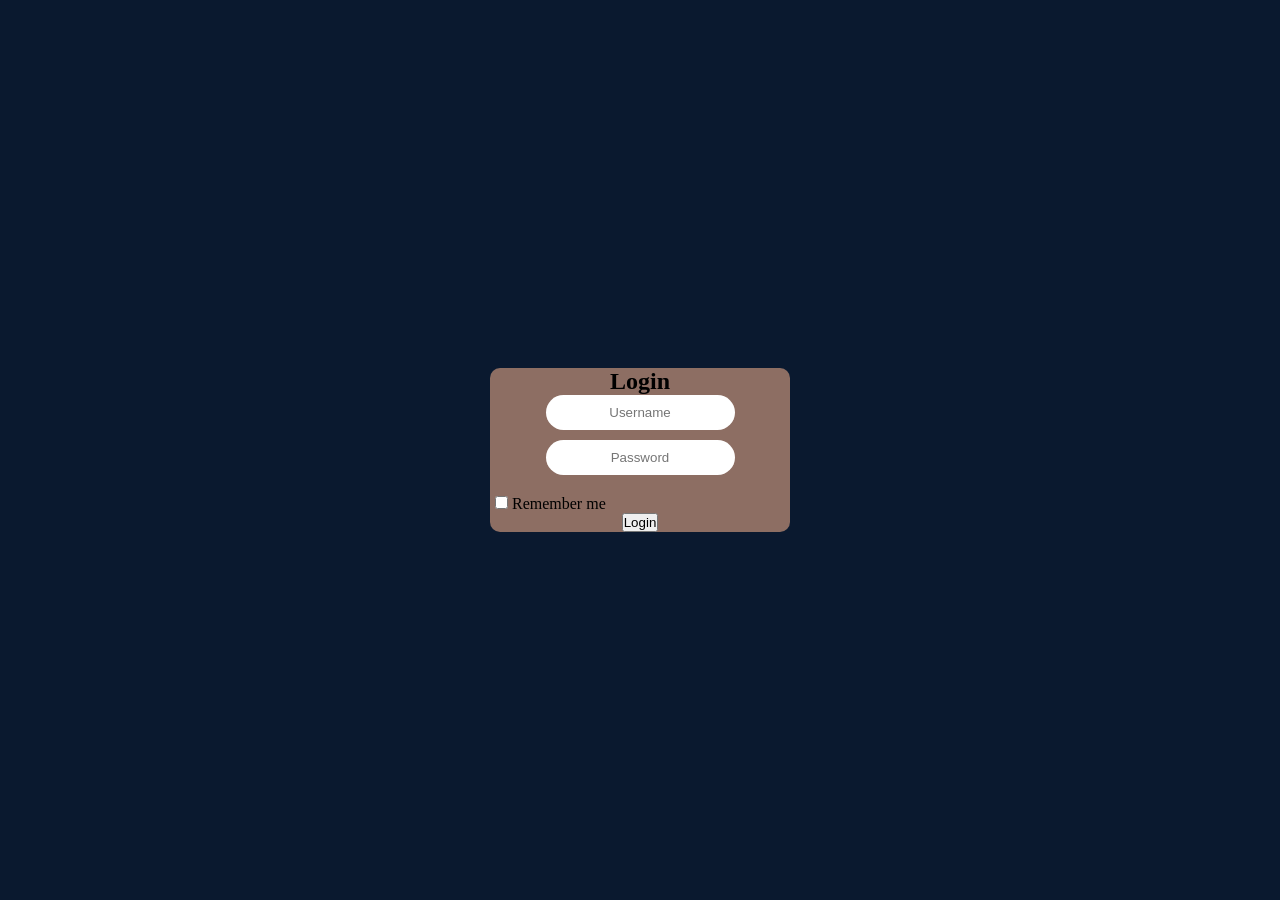
==== frontend/src/pages/login/index.html @ 45a93347 "feat: add initial structure of login-screen" ====
<!DOCTYPE html>
<html lang="en">
<head>
    <meta charset="UTF-8">
    <meta name="viewport" content="width=device-width, initial-scale=1.0">
    <title>Holotype</title>
    <link rel="stylesheet" href="login.module.css">
</head>
<body>
    <div class="login-container">
        <div class="login-form">
            <h2>Login</h2>
            <input type="text" id="username" name="username" placeholder="Username">
            <input type="password" id="password" name="password" placeholder="Password">
            <div class="remember-wrapper">
                <input type="checkbox" id="remember-me" name="remember-me" value="remember-me">
                <label for="remember-me">Remember me</label>
            </div>
            <button type="submit" id="login-buttom">Login</button>
        </div>
    </div>
</body>
</html>
---- frontend/src/pages/login/login.module.css ----
* {
  margin: 0;
  padding: 0;
  box-sizing: border-box;
}

body {
  margin: 0;
  padding: 0;
}


#login-title {
    color: #FFFFFF;
}

.login-container {
    background-color: #0A192F;
    display: flex;
    border: none;
    justify-content: center;
    align-items: center;
    height: 100vh;
}

.login-form {
    background-color: #8D6E63;
    display: flex;
    flex-direction: column;
    align-items: center;
    width: 100%;
    max-width: 300px;
    border-radius: 10px;
}

#username {
    flex: 1;
    text-align: center;
    padding: 10px;
    margin-bottom: 10px;
    border: none;
    border-radius: 25px;
    background-color: #FFFFFF;
    color: #FFFFFF;
}

#password {
    display: flex;
    text-align: center;
    padding: 10px;
    margin-bottom: 10px;
    border: none;
    border-radius: 25px;
    background-color: #FFFFFF;
    color: #FFFFFF;
}

#login-button {
    display: flex;
    justify-content: center;
    align-items: center;
    padding: 10px;
    border: none;
    border-radius: 25px;
    background-color: #FFFFFF;
    color: #FFFFFF;
}

.remember-wrapper {
    align-self: flex-start;
    width: 100%;
    text-align: left;
    margin-top: 10px;
    padding-left: 5px;
}
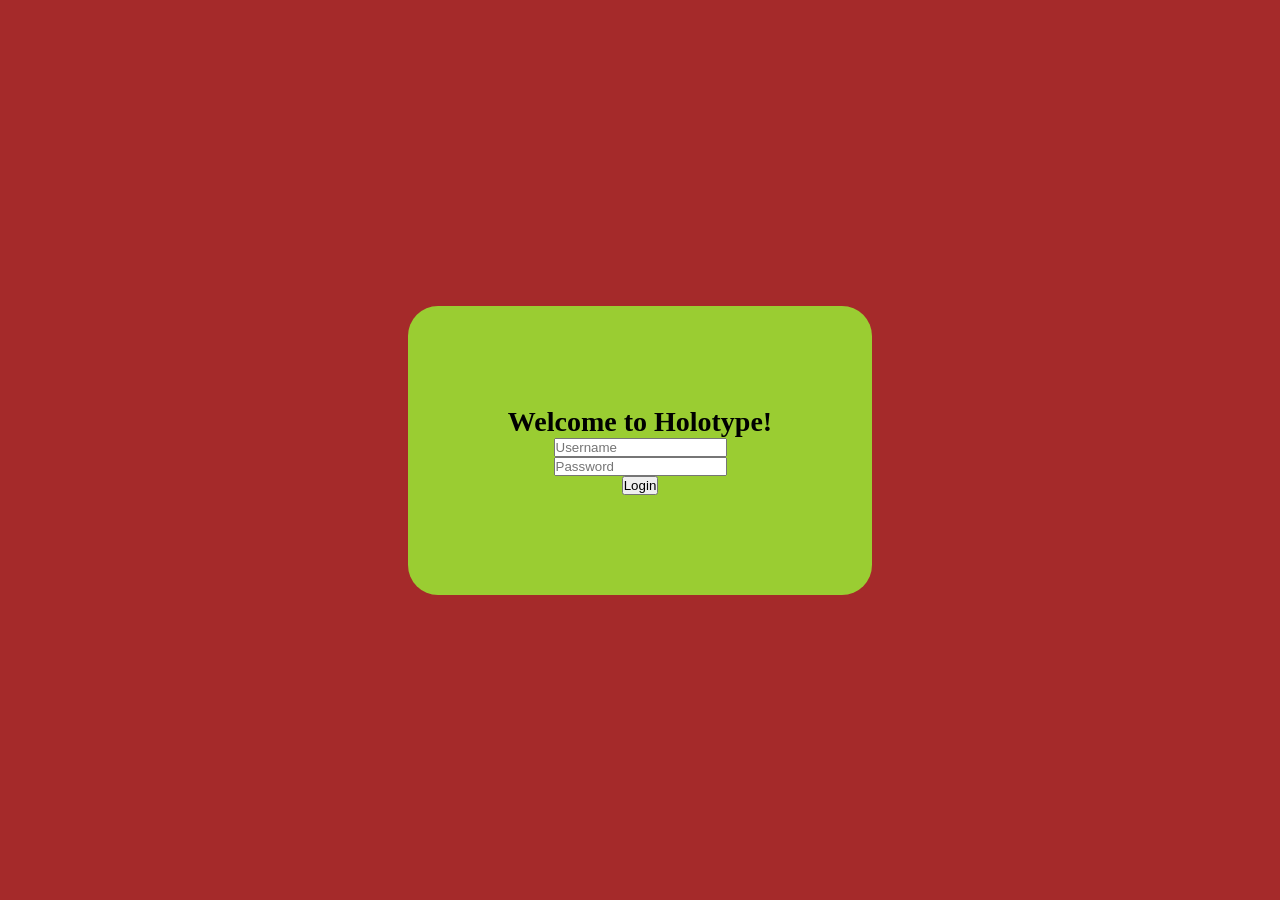
==== commit ef4d3d38: "chore: add UI/UX observations to Requirements.md" ====
--- a/frontend/src/pages/login/index.html
+++ b/frontend/src/pages/login/index.html
@@ -4,20 +4,16 @@
     <meta charset="UTF-8">
     <meta name="viewport" content="width=device-width, initial-scale=1.0">
     <title>Holotype</title>
-    <link rel="stylesheet" href="login.module.css">
+    <link rel="stylesheet" href="./login.module.css">
 </head>
 <body>
-    <div class="login-container">
-        <div class="login-form">
-            <h2>Login</h2>
+    <main class="id-container">
+        <div class="id-form">
+            <h2 id="login-text">Welcome to Holotype!</h2>
             <input type="text" id="username" name="username" placeholder="Username">
             <input type="password" id="password" name="password" placeholder="Password">
-            <div class="remember-wrapper">
-                <input type="checkbox" id="remember-me" name="remember-me" value="remember-me">
-                <label for="remember-me">Remember me</label>
-            </div>
-            <button type="submit" id="login-buttom">Login</button>
+            <button type="submit" id="login-button">Login</button>
         </div>
-    </div>
+    <main/>
 </body>
 </html>
--- a/frontend/src/pages/login/login.module.css
+++ b/frontend/src/pages/login/login.module.css
@@ -1,75 +1,31 @@
 * {
-  margin: 0;
-  padding: 0;
-  box-sizing: border-box;
+    margin: 0;
+    padding: 0;
+    box-sizing: border-box;
 }
 
 body {
-  margin: 0;
-  padding: 0;
+    margin: 0;
 }
 
-
-#login-title {
-    color: #FFFFFF;
-}
-
-.login-container {
-    background-color: #0A192F;
+.id-container {
     display: flex;
-    border: none;
     justify-content: center;
     align-items: center;
     height: 100vh;
+    background-color: brown;
 }
 
-.login-form {
-    background-color: #8D6E63;
+.id-form {
     display: flex;
     flex-direction: column;
     align-items: center;
-    width: 100%;
-    max-width: 300px;
-    border-radius: 10px;
+    justify-content: center;
+    background-color: yellowgreen;
+    padding: 100px;
+    border-radius: 30px;
 }
 
-#username {
-    flex: 1;
-    text-align: center;
-    padding: 10px;
-    margin-bottom: 10px;
-    border: none;
-    border-radius: 25px;
-    background-color: #FFFFFF;
-    color: #FFFFFF;
+#login-text {
+    font-size: 28px;
 }
-
-#password {
-    display: flex;
-    text-align: center;
-    padding: 10px;
-    margin-bottom: 10px;
-    border: none;
-    border-radius: 25px;
-    background-color: #FFFFFF;
-    color: #FFFFFF;
-}
-
-#login-button {
-    display: flex;
-    justify-content: center;
-    align-items: center;
-    padding: 10px;
-    border: none;
-    border-radius: 25px;
-    background-color: #FFFFFF;
-    color: #FFFFFF;
-}
-
-.remember-wrapper {
-    align-self: flex-start;
-    width: 100%;
-    text-align: left;
-    margin-top: 10px;
-    padding-left: 5px;
-}
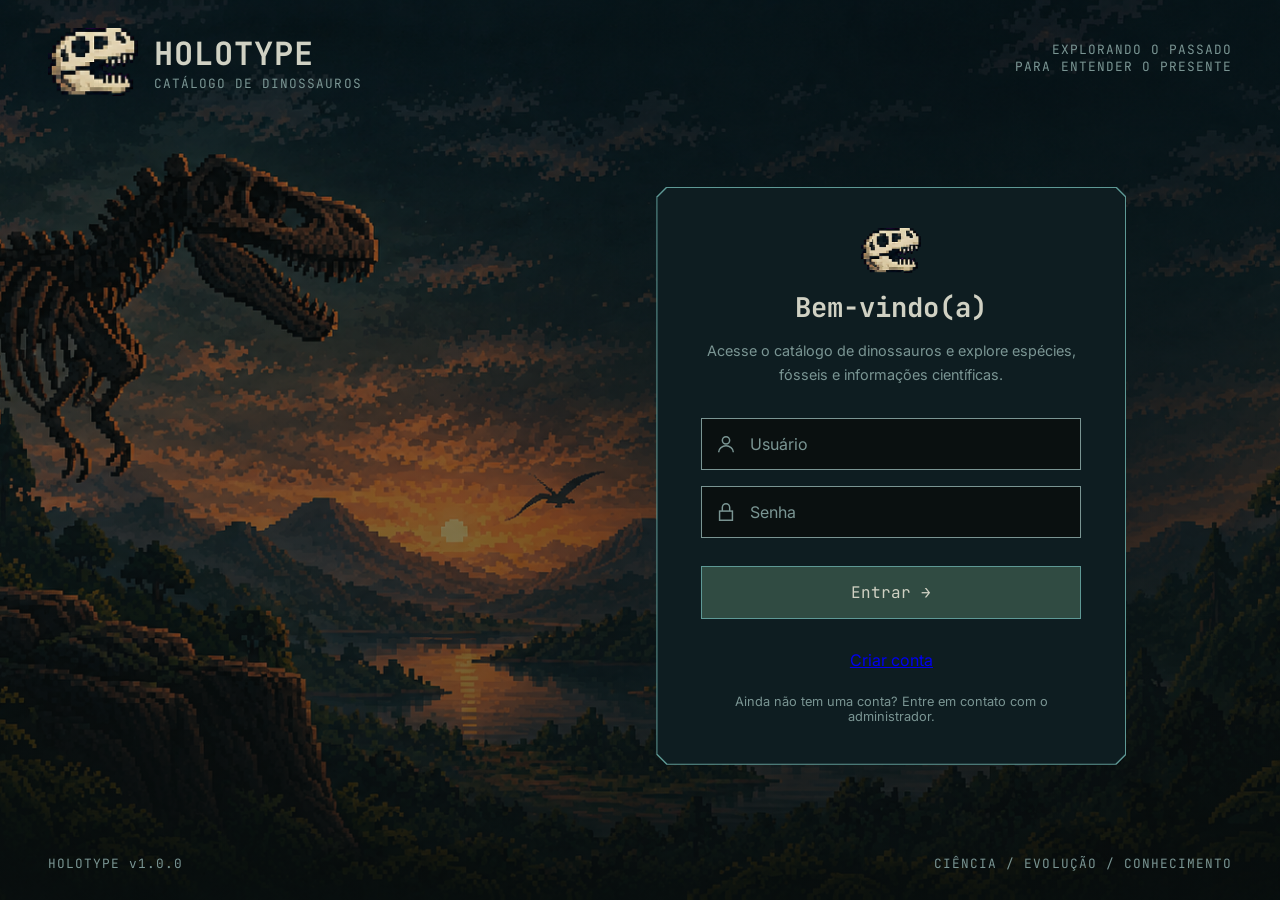
==== commit b74c4bb5: "feat: add first version of login screen" ====
--- a/frontend/src/pages/login/index.html
+++ b/frontend/src/pages/login/index.html
@@ -1,19 +1,60 @@
 <!DOCTYPE html>
-<html lang="en">
+<html lang="pt-BR">
 <head>
-    <meta charset="UTF-8">
-    <meta name="viewport" content="width=device-width, initial-scale=1.0">
-    <title>Holotype</title>
-    <link rel="stylesheet" href="./login.module.css">
+  <meta charset="UTF-8">
+  <meta name="viewport" content="width=device-width, initial-scale=1">
+  <title>Holotype | Login</title>
+  <link rel="preconnect" href="https://fonts.googleapis.com">
+  <link href="https://fonts.googleapis.com/css2?family=Inter:wght@400;500&family=JetBrains+Mono:wght@400;500;700&display=swap" rel="stylesheet">
+  <link rel="stylesheet" href="style.css">
 </head>
 <body>
-    <main class="id-container">
-        <div class="id-form">
-            <h2 id="login-text">Welcome to Holotype!</h2>
-            <input type="text" id="username" name="username" placeholder="Username">
-            <input type="password" id="password" name="password" placeholder="Password">
-            <button type="submit" id="login-button">Login</button>
-        </div>
-    <main/>
+  <header class="topo">
+    <div class="marca">
+      <img src="assets/logo.png" alt="" width="90">
+      <div>
+        <strong>HOLOTYPE</strong>
+        <span>CATÁLOGO DE DINOSSAUROS</span>
+      </div>
+    </div>
+    <p class="slogan">EXPLORANDO O PASSADO<br>PARA ENTENDER O PRESENTE</p>
+  </header>
+
+  <main>
+    <section class="card chanfro">
+      <div class="card__conteudo chanfro">
+        <img src="assets/logo.png" alt="" width="60">
+        <h1>Bem-vindo(a)</h1>
+        <p class="subtitulo">Acesse o catálogo de dinossauros e explore espécies, fósseis e informações científicas.</p>
+
+        <form id="login-form" novalidate>
+          <div class="campo">
+            <label for="usuario">Usuário</label>
+            <svg viewBox="0 0 24 24" aria-hidden="true"><circle cx="12" cy="8" r="4"/><path d="M4 21c0-4 4-7 8-7s8 3 8 7"/></svg>
+            <input id="usuario" name="usuario" type="text" placeholder="Usuário" autocomplete="username" required>
+          </div>
+
+          <div class="campo">
+            <label for="senha">Senha</label>
+            <svg viewBox="0 0 24 24" aria-hidden="true"><rect x="5" y="11" width="14" height="10"/><path d="M8 11V7a4 4 0 0 1 8 0v4"/></svg>
+            <input id="senha" name="senha" type="password" placeholder="Senha" autocomplete="current-password" required>
+          </div>
+
+          <button type="submit" id="botao">Entrar →</button>
+          <p id="erro" role="alert"></p>
+          <div class="separador">
+            <a href="cadastro.html">Criar conta</a>
+          </div>
+          <p class="aviso">Ainda não tem uma conta? Entre em contato com o administrador.</p>
+      </div>
+    </section>
+  </main>
+
+  <footer class="rodape">
+    <p>HOLOTYPE v1.0.0<br></p>
+    <p>CIÊNCIA / EVOLUÇÃO / CONHECIMENTO</p>
+  </footer>
+
+  <script src="script.js"></script>
 </body>
 </html>
--- a/frontend/src/pages/login/style.css
+++ b/frontend/src/pages/login/style.css
@@ -0,0 +1,128 @@
+:root {
+  --cor-fundo: #0A1010;
+  --cor-card: #0E1D21;
+  --cor-superficie: #1B2A2D;
+  --cor-texto: #D0D1C3;
+  --cor-texto-suave: #7A9593;
+  --cor-botao: #304B42;
+  --cor-destaque: #5E9995;
+  --cor-erro: #9A4A3F;
+  --cor-erro-texto: #D9776A;
+  --fonte-mono: "JetBrains Mono", monospace;
+  --fonte-corpo: "Inter", sans-serif;
+}
+
+* { box-sizing: border-box; }
+
+body {
+  margin: 0;
+  min-height: 100vh;
+  display: flex;
+  flex-direction: column;
+  font-family: var(--fonte-corpo);
+  color: var(--cor-texto);
+  background:
+    linear-gradient(rgba(10,16,16,.35), rgba(10,16,16,.6)),
+    url("assets/bg-login.png") center / cover no-repeat;
+  background-color: var(--cor-fundo);
+}
+
+/* Cabeçalho e rodapé */
+.topo, .rodape {
+  display: flex;
+  justify-content: space-between;
+  padding: 28px 48px;
+  font-family: var(--fonte-mono);
+  letter-spacing: .08em;
+  color: var(--cor-texto-suave);
+  font-size: .8rem;
+}
+.rodape { align-items: flex-end; }
+.topo, .rodape p { margin: 0; }
+.marca { display: flex; align-items: center; gap: 16px; }
+.marca strong { display: block; font-size: 2rem; color: var(--cor-texto); }
+.slogan { text-align: right; }
+
+/* Posição do card */
+main {
+  flex: 1;
+  display: flex;
+  align-items: center;
+  justify-content: flex-end;
+  padding: 0 12vw;
+}
+
+/* Cantos chanfrados */
+.chanfro {
+  --corte: 10px;
+  clip-path: polygon(
+    var(--corte) 0, calc(100% - var(--corte)) 0, 100% var(--corte),
+    100% calc(100% - var(--corte)), calc(100% - var(--corte)) 100%,
+    var(--corte) 100%, 0 calc(100% - var(--corte)), 0 var(--corte)
+  );
+}
+
+.card {
+  width: 100%;
+  max-width: 470px;
+  padding: 1px;                       /* espessura da borda */
+  background: var(--cor-destaque);
+}
+.card__conteudo {
+  background: var(--cor-card);
+  padding: 40px 44px;
+  text-align: center;
+}
+
+h1 { font-family: var(--fonte-mono); font-size: 1.7rem; margin: 12px 0 8px; }
+.subtitulo { color: var(--cor-texto-suave); font-size: .9rem; line-height: 1.6; margin-bottom: 32px; }
+
+/* Campos */
+.campo { position: relative; margin-bottom: 16px; }
+.campo label {                         /* some visualmente, continua acessível */
+  position: absolute; width: 1px; height: 1px; overflow: hidden; clip: rect(0 0 0 0);
+}
+.campo svg {
+  position: absolute; left: 14px; top: 50%; transform: translateY(-50%);
+  width: 22px; height: 22px;
+  fill: none; stroke: var(--cor-texto-suave); stroke-width: 1.6;
+}
+.campo input {
+  width: 100%;
+  padding: 15px 14px 15px 48px;
+  background: var(--cor-fundo);
+  border: 1px solid var(--cor-texto-suave);
+  color: var(--cor-texto);
+  font-family: var(--fonte-corpo);
+  font-size: 1rem;
+}
+.campo input::placeholder { color: var(--cor-texto-suave); }
+.campo input:focus-visible { outline: 2px solid var(--cor-destaque); outline-offset: 1px; }
+
+/* Botão */
+button {
+  width: 100%;
+  margin-top: 12px;
+  padding: 15px;
+  background: var(--cor-botao);
+  color: var(--cor-texto);
+  border: 1px solid var(--cor-destaque);
+  font-family: var(--fonte-mono);
+  font-size: 1rem;
+  cursor: pointer;
+}
+button:hover { filter: brightness(1.15); }
+button:active { filter: brightness(.9); }
+button:focus-visible { outline: 2px solid var(--cor-destaque); outline-offset: 2px; }
+button:disabled { opacity: .6; cursor: not-allowed; }
+
+#erro { min-height: 1.2em; margin: 14px 0 0; font-size: .9rem; color: var(--cor-erro-texto); }
+.aviso { margin: 24px 0 0; font-size: .8rem; color: var(--cor-texto-suave); }
+
+/* Celular */
+@media (max-width: 768px) {
+  .topo, .rodape { padding: 20px; flex-direction: column; gap: 12px; }
+  .slogan { text-align: left; }
+  main { justify-content: center; padding: 16px; }
+  .card__conteudo { padding: 32px 24px; }
+}
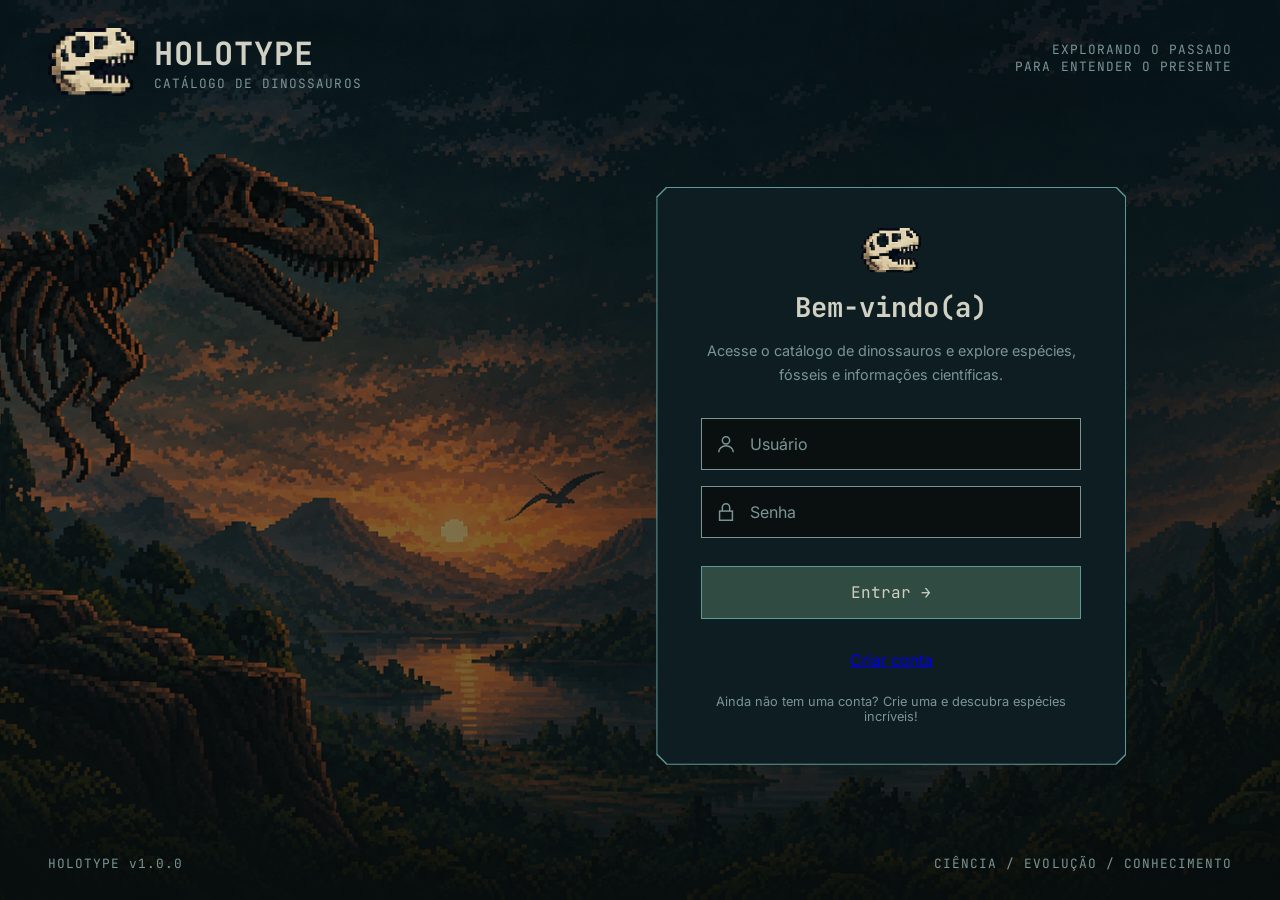
==== commit 76b4c373: "chore: add env example, update docs and clean repo" ====
--- a/frontend/src/pages/login/index.html
+++ b/frontend/src/pages/login/index.html
@@ -45,7 +45,7 @@
           <div class="separador">
             <a href="cadastro.html">Criar conta</a>
           </div>
-          <p class="aviso">Ainda não tem uma conta? Entre em contato com o administrador.</p>
+          <p class="aviso">Ainda não tem uma conta? Crie uma e descubra espécies incríveis!</p>
       </div>
     </section>
   </main>
